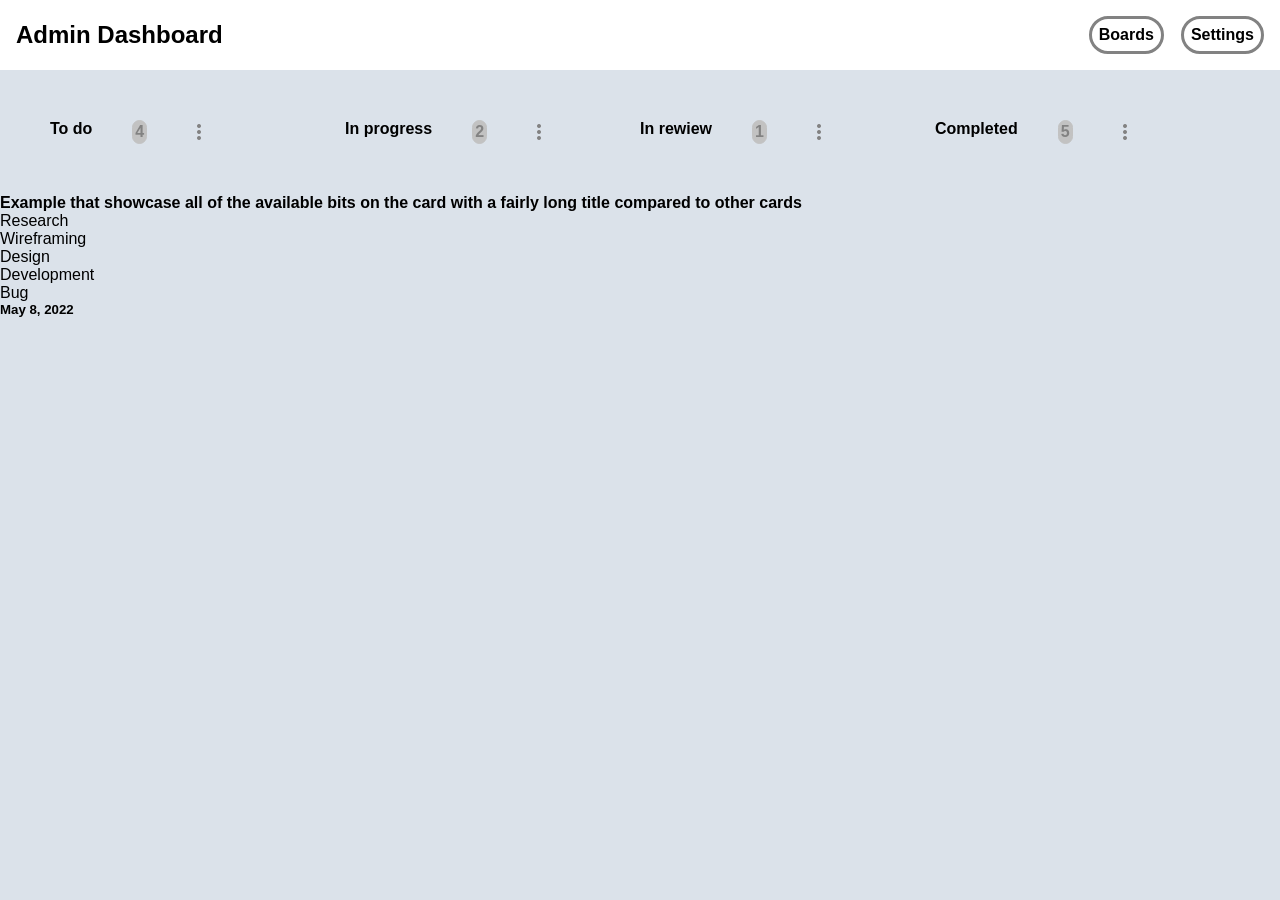
==== Teste Tarefa 1/index.html @ b29de277 "Primeiras Partes" ====
<!DOCTYPE html>
<html lang="pt-br">
<head>
    <meta charset="UTF-8">
    <meta name="viewport" content="width=device-width, initial-scale=1.0">
    <title>Página</title>

    <link rel="stylesheet" href="https://fonts.googleapis.com/icon?family=Material+Icons">
    
    <link rel="stylesheet" href="style.css">
</head>
<body>    
    <nav> 
        <h1>Admin Dashboard</h1><!--automaticamente para a esquerda-->
        <div class="direita">
            <p>Boards</p>
            <p>Settings</p>
        </div>
    </nav>

    <header>
        <div class="todo">
            <p>To do</p>
            <h4 style="color:rgb(130, 130, 130);"> 4 </h4>
            <i class="material-icons">more_vert</i>
        </div>
        <div class="inprogress">
            <p>In progress</p>
            <h4 style="color:rgb(130, 130, 130);"> 2 </h4>
            <i class="material-icons">more_vert</i>
        </div>
        <div class="inrewiew">
            <p>In rewiew</p>
            <h4 style="color:rgb(130, 130, 130);"> 1 </h4>
            <i class="material-icons">more_vert</i>
        </div>
        <div class="completed">
            <p>Completed</p>
            <h4 style="color:rgb(130, 130, 130);"> 5 </h4>
            <i class="material-icons">more_vert</i>
        </div>
        <p> </p>
    </header>

    <main>
        <div class="todoMain">
            <h4>Example that showcase all of
                the available bits on the
                card with a fairly long title
                compared to other cards
            </h4>
            <p>Research</p>
            <p>Wireframing</p>
            <p>Design</p>
            <p>Development</p>
            <p>Bug</p>
            <h5>May 8, 2022</h5>
        </div>
    </main>
    
</body>
</html>
---- Teste Tarefa 1/style.css ----
body{
    background-color: rgb(219, 226, 234);
}
*{
    font-family: Arial, Helvetica, sans-serif;
    margin: 0;
    padding: 0;
}

/* barra de navegação*/

nav{
    background-color: white;
    display: flex;
    justify-content: space-between;
    align-items: center;
    padding: 16px;
}
.direita{
    display: flex;
    gap: 17px;
}
nav p{
    font-weight: bold;
    border: 3px solid rgb(130, 130, 130);
    border-radius: 20px;
    padding: 7px;
}

/* primeira parte*/

header{
    display: flex;
    justify-content: space-between;
    align-items: left;
    padding: 50px;
}
.todo{
    font-weight: bold;
    display: flex;
    flex: 1;
    gap: 40px;
    text-align: left;
}
.inprogress{
    font-weight: bold;
    display: flex;
    flex: 1;
    gap: 40px;
    text-align: left;
}
.inrewiew{
    font-weight: bold;
    display: flex;
    flex: 1;
    gap: 40px;
    text-align: left;
}
.completed{
    font-weight: bold;
    display: flex;
    flex: 1;
    gap: 40px;
    text-align: left;
}
header h4{
    font-weight: bold;
    border: 1px solid rgb(194, 194, 194);
    border-radius: 10px;
    padding: 2px;
    background-color:rgb(194, 194, 194) ;
}
.material-icons{
    color:rgb(130,130,130);
}

/* Segunda Parte*/
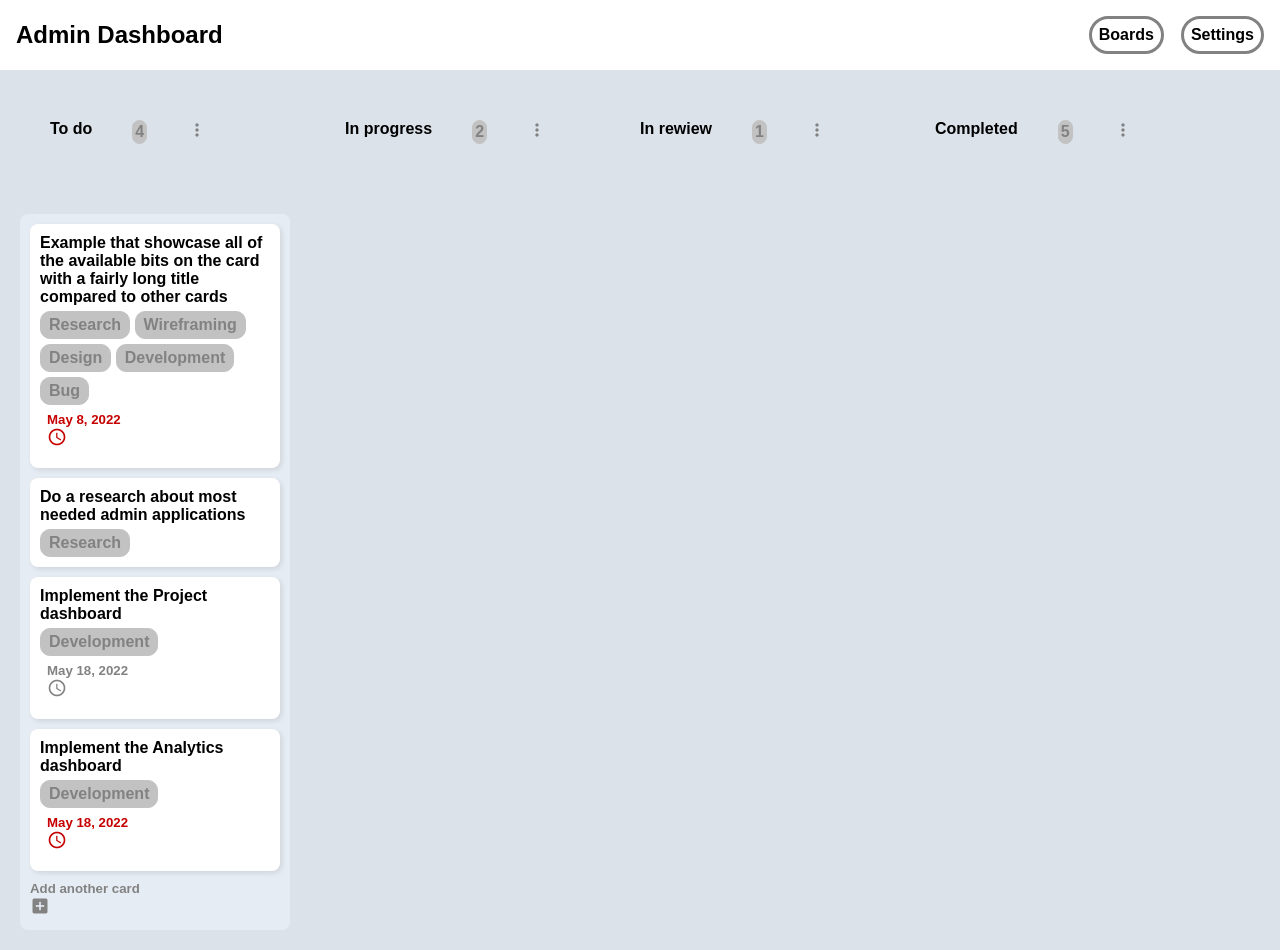
==== commit a780c89c: "Adicionando a ultima parte" ====
--- a/Teste Tarefa 1/index.html
+++ b/Teste Tarefa 1/index.html
@@ -43,20 +43,59 @@
     </header>
 
     <main>
-        <div class="todoMain">
-            <h4>Example that showcase all of
-                the available bits on the
-                card with a fairly long title
-                compared to other cards
-            </h4>
-            <p>Research</p>
-            <p>Wireframing</p>
-            <p>Design</p>
-            <p>Development</p>
-            <p>Bug</p>
-            <h5>May 8, 2022</h5>
+        <div class="coluna">
+            <div class="cartao"><!--Primeiro(To do)-->
+                <h4>Example that showcase all of
+                    the available bits on the
+                    card with a fairly long title
+                    compared to other cards
+                </h4>
+                <div class="itens">
+                    <p style="color:rgb(130, 130, 130);">Research</p>
+                    <p style="color:rgb(130, 130, 130);">Wireframing</p>
+                    <p style="color:rgb(130, 130, 130);">Design</p>
+                    <p style="color:rgb(130, 130, 130);">Development</p>
+                    <p style="color:rgb(130, 130, 130);">Bug</p>
+                    <div class="data">
+                        <h5 style="color: rgb(198, 0, 0);">May 8, 2022</h5>
+                        <i class="material-icons" style="color: rgb(198, 0, 0);">schedule</i>                        
+                    </div>
+                </div>
+            </div>
+            <div class="cartao"><!--Segundo(To do)-->
+                <h4>Do a research about most 
+                    needed admin applications
+                </h4>
+                <div class="itens">
+                    <p style="color:rgb(130, 130, 130);">Research</p>
+                </div>
+            </div>
+            <div class="cartao"><!--Terceiro(To do)-->
+                <h4>Implement the Project dashboard
+                </h4>
+                <div class="itens">
+                    <p style="color:rgb(130, 130, 130);">Development</p>
+                    <div class="data">
+                        <h5 style="color: rgb(130, 130, 130);">May 18, 2022</h5>
+                        <i class="material-icons" style="color: rgb(130, 130, 130);">schedule</i>                        
+                    </div>
+                </div>
+            </div>
+            <div class="cartao"><!--Quarto(To do)-->
+                <h4>Implement the Analytics dashboard
+                </h4>
+                <div class="itens">
+                    <p style="color:rgb(130, 130, 130);">Development</p>
+                    <div class="data">
+                        <h5 style="color: rgb(198, 0, 0);">May 18, 2022</h5>
+                        <i class="material-icons" style="color: rgb(198, 0, 0);">schedule</i>                        
+                    </div>
+                </div>
+            </div>
+            <h5 style="color: rgb(130, 130, 130)">Add another card</h5>
+            <i class="material-icons" style="color: rgb(130, 130, 130);">add_box</i>
         </div>
     </main>
-    
+
 </body>
 </html>
--- a/Teste Tarefa 1/style.css
+++ b/Teste Tarefa 1/style.css
@@ -6,7 +6,9 @@
     margin: 0;
     padding: 0;
 }
-
+.material-icons{
+    font-size: 20px;
+}
 /* barra de navegação*/
 
 nav{
@@ -34,6 +36,7 @@
     justify-content: space-between;
     align-items: left;
     padding: 50px;
+    gap: 20px;
 }
 .todo{
     font-weight: bold;
@@ -75,3 +78,38 @@
 }
 
 /* Segunda Parte*/
+
+main {
+    display: flex;
+    justify-content: space-between;
+    padding: 20px;
+    gap: 20px;
+}
+.coluna{
+    background-color: #e6ecf3;
+    padding: 10px;
+    border-radius: 8px;
+    width: 250px;
+}
+.cartao{
+    background-color: white;
+    padding: 10px;
+    border-radius: 8px;
+    margin-bottom: 10px;
+    box-shadow: 2px 2px 5px rgba(0, 0, 0, 0.1);
+}
+.itens p{
+    display: flex;
+    gap: 5px;
+    margin-top: 5px;
+    font-weight: bold;
+    border: 1px solid rgb(194, 194, 194);
+    border-radius: 10px;
+    padding: 4px 8px;
+    display: inline-block;/*importante*/
+    white-space:nowrap;
+    background-color:rgb(194, 194, 194) ;
+}
+.data{
+    padding: 7px;
+}
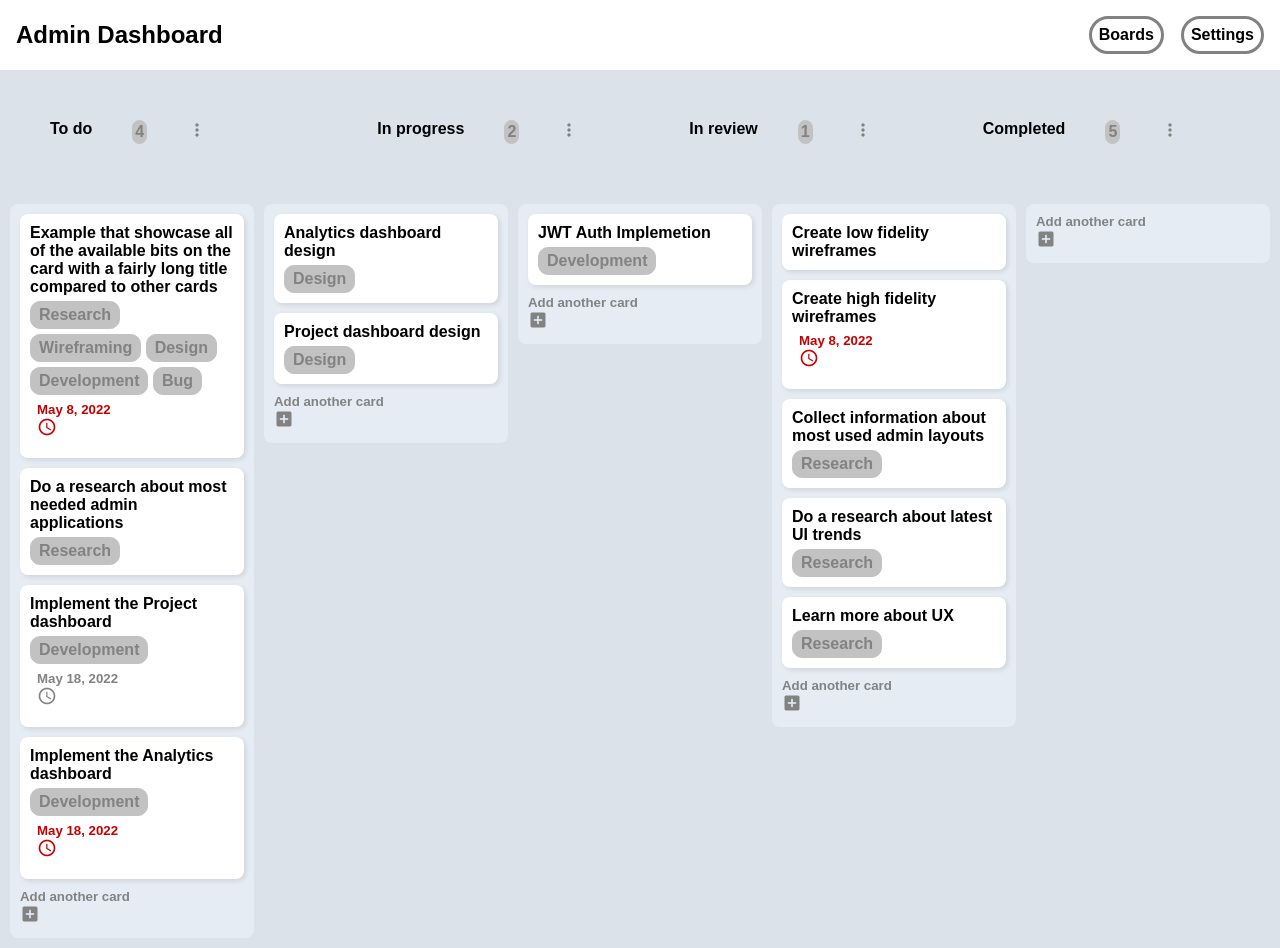
==== commit 38ff7388: "Quase Finalizado Falta ainda alguns detalhes, porém está quase terminado" ====
--- a/Teste Tarefa 1/index.html
+++ b/Teste Tarefa 1/index.html
@@ -9,7 +9,7 @@
     
     <link rel="stylesheet" href="style.css">
 </head>
-<body>    
+<body>  
     <nav> 
         <h1>Admin Dashboard</h1><!--automaticamente para a esquerda-->
         <div class="direita">
@@ -19,31 +19,31 @@
     </nav>
 
     <header>
-        <div class="todo">
-            <p>To do</p>
-            <h4 style="color:rgb(130, 130, 130);"> 4 </h4>
-            <i class="material-icons">more_vert</i>
-        </div>
-        <div class="inprogress">
-            <p>In progress</p>
-            <h4 style="color:rgb(130, 130, 130);"> 2 </h4>
-            <i class="material-icons">more_vert</i>
-        </div>
-        <div class="inrewiew">
-            <p>In rewiew</p>
-            <h4 style="color:rgb(130, 130, 130);"> 1 </h4>
-            <i class="material-icons">more_vert</i>
-        </div>
-        <div class="completed">
-            <p>Completed</p>
-            <h4 style="color:rgb(130, 130, 130);"> 5 </h4>
-            <i class="material-icons">more_vert</i>
-        </div>
-        <p> </p>
+        
+            <div class="todo">
+                <p>To do</p>
+                <h4 style="color:rgb(130, 130, 130);"> 4 </h4>
+                <i class="material-icons">more_vert</i>
+            </div>
+            <div class="inprogress">
+                <p>In progress</p>
+                <h4 style="color:rgb(130, 130, 130);"> 2 </h4>
+                <i class="material-icons">more_vert</i>
+            </div>
+            <div class="inreview">
+                <p>In review</p>
+                <h4 style="color:rgb(130, 130, 130);"> 1 </h4>
+                <i class="material-icons">more_vert</i>
+            </div>
+            <div class="completed">
+                <p>Completed</p>
+                <h4 style="color:rgb(130, 130, 130);"> 5 </h4>
+                <i class="material-icons">more_vert</i>
+            </div>
     </header>
 
     <main>
-        <div class="coluna">
+        <div class="coluna"><!--To do-->
             <div class="cartao"><!--Primeiro(To do)-->
                 <h4>Example that showcase all of
                     the available bits on the
@@ -95,7 +95,72 @@
             <h5 style="color: rgb(130, 130, 130)">Add another card</h5>
             <i class="material-icons" style="color: rgb(130, 130, 130);">add_box</i>
         </div>
+        <div class="coluna">
+            <div class="cartao"><!--Primeiro(In Progress)-->
+                <h4>Analytics dashboard design
+                </h4>
+                <div class="itens">
+                    <p style="color:rgb(130, 130, 130);">Design</p>
+                </div>
+            </div>
+            <div class="cartao"><!--Segundo(In Progress)-->
+                <h4>Project dashboard design
+                </h4>
+                <div class="itens">
+                    <p style="color:rgb(130, 130, 130);">Design</p>
+                </div>
+            </div>
+            <h5 style="color: rgb(130, 130, 130)">Add another card</h5>
+            <i class="material-icons" style="color: rgb(130, 130, 130);">add_box</i>
+        </div>
+        <div class="coluna">
+            <div class="cartao"><!--In Review-->
+                <h4>JWT Auth Implemetion
+                </h4>
+                <div class="itens">
+                    <p style="color:rgb(130, 130, 130);">Development</p>
+                </div>
+            </div>
+            <h5 style="color: rgb(130, 130, 130)">Add another card</h5>
+            <i class="material-icons" style="color: rgb(130, 130, 130);">add_box</i>
+        </div>
+        <div class="coluna">
+            <div class="cartao"><!--Primeiro(Completed)-->
+                <h4>Create low fidelity wireframes</h4>
+            </div>
+            <div class="cartao"><!--Segundo(Completed)-->
+                <h4>Create high fidelity wireframes</h4>
+                <div class="data">
+                    <h5 style="color: rgb(198, 0, 0);">May 8, 2022</h5>
+                    <i class="material-icons" style="color: rgb(198, 0, 0);">schedule</i>                        
+                </div>
+            </div>
+            <div class="cartao"><!--Terceiro(Completed)-->
+                <h4>Collect information about most
+                    used admin layouts</h4>
+                <div class="itens">
+                    <p style="color:rgb(130, 130, 130);">Research</p>
+                </div>
+            </div>
+            <div class="cartao"><!--Quarto(Completed)-->
+                <h4>Do a research about latest UI trends</h4>
+                <div class="itens">
+                    <p style="color:rgb(130, 130, 130);">Research</p>
+                </div>
+            </div>
+            <div class="cartao"><!--Quinto(Completed)-->
+                <h4>Learn more about UX</h4>
+                <div class="itens">
+                    <p style="color:rgb(130, 130, 130);">Research</p>
+                </div>
+            </div>
+            <h5 style="color: rgb(130, 130, 130)">Add another card</h5>
+            <i class="material-icons" style="color: rgb(130, 130, 130);">add_box</i>
+        </div>
+        <div class="coluna">
+            <h5 style="color: rgb(130, 130, 130)">Add another card</h5>
+            <i class="material-icons" style="color: rgb(130, 130, 130);">add_box</i>
+        </div>
     </main>
-
 </body>
 </html>
--- a/Teste Tarefa 1/style.css
+++ b/Teste Tarefa 1/style.css
@@ -8,6 +8,7 @@
 }
 .material-icons{
     font-size: 20px;
+    color:rgb(130,130,130);
 }
 /* barra de navegação*/
 
@@ -33,38 +34,31 @@
 
 header{
     display: flex;
-    justify-content: space-between;
-    align-items: left;
     padding: 50px;
     gap: 20px;
 }
 .todo{
     font-weight: bold;
     display: flex;
-    flex: 1;
     gap: 40px;
-    text-align: left;
 }
 .inprogress{
     font-weight: bold;
     display: flex;
-    flex: 1;
     gap: 40px;
-    text-align: left;
+    margin-left: 150px;
 }
-.inrewiew{
+.inreview{
     font-weight: bold;
     display: flex;
-    flex: 1;
     gap: 40px;
-    text-align: left;
+    margin-left: 90px;
 }
 .completed{
     font-weight: bold;
-    display: flex;
-    flex: 1;
+    display: flex; 
     gap: 40px;
-    text-align: left;
+    margin-left: 90px;
 }
 header h4{
     font-weight: bold;
@@ -73,23 +67,27 @@
     padding: 2px;
     background-color:rgb(194, 194, 194) ;
 }
-.material-icons{
-    color:rgb(130,130,130);
+.numero{
+    font-weight: bold;
+    border: 1px solid rgb(194, 194, 194);
+    border-radius: 10px;
+    padding: 2px;
+    background-color:rgb(194, 194, 194) ;
 }
-
 /* Segunda Parte*/
 
 main {
     display: flex;
     justify-content: space-between;
-    padding: 20px;
-    gap: 20px;
+    padding: 10px;
+    gap: 10px;
 }
 .coluna{
     background-color: #e6ecf3;
     padding: 10px;
     border-radius: 8px;
     width: 250px;
+    height: max-content;
 }
 .cartao{
     background-color: white;
